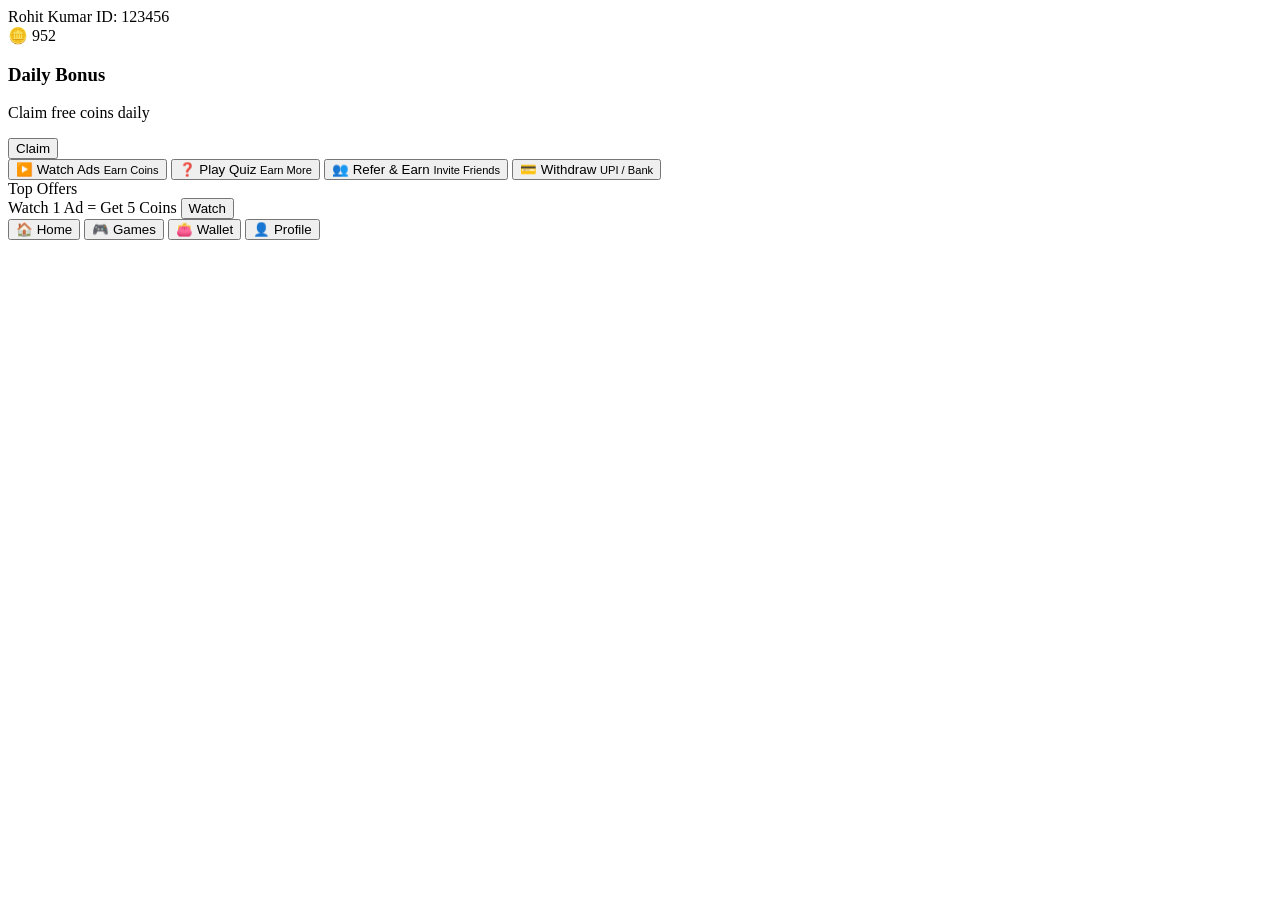
==== index.html @ 3ab1d6f8 "Create index.html" ====
<!DOCTYPE html>
<html lang="hi">
<head>
    <meta charset="UTF-8">
    <meta name="viewport" content="width=device-width, initial-scale=1.0">
    <title>SmartEarn App</title>
    <link rel="stylesheet" href="style.css">
</head>
<body>

    <div class="app-container">
        <!-- Header (Profile & Balance) -->
        <header class="app-header">
            <div class="user-info">
                <span class="username">Rohit Kumar</span>
                <span class="user-id">ID: 123456</span>
            </div>
            <div class="coin-badge">
                🪙 <span id="coinCount">952</span>
            </div>
        </header>

        <!-- Main Content -->
        <main class="content-area">
            
            <!-- Daily Bonus Card -->
            <div class="card bonus-card">
                <div>
                    <h3>Daily Bonus</h3>
                    <p>Claim free coins daily</p>
                </div>
                <button class="btn claim-btn" onclick="claimDailyBonus()">Claim</button>
            </div>

            <!-- Dashboard Grid Buttons -->
            <div class="grid-menu">
                <button class="grid-item" onclick="watchAd()">
                    <span class="icon">▶️</span>
                    <span>Watch Ads</span>
                    <small>Earn Coins</small>
                </button>

                <button class="grid-item" onclick="openQuiz()">
                    <span class="icon">❓</span>
                    <span>Play Quiz</span>
                    <small>Earn More</small>
                </button>

                <button class="grid-item" onclick="openReferral()">
                    <span class="icon">👥</span>
                    <span>Refer & Earn</span>
                    <small>Invite Friends</small>
                </button>

                <button class="grid-item" onclick="openWithdraw()">
                    <span class="icon">💳</span>
                    <span>Withdraw</span>
                    <small>UPI / Bank</small>
                </button>
            </div>

            <!-- Top Offers Section -->
            <div class="section-title">Top Offers</div>
            <div class="card offer-card">
                <span>Watch 1 Ad = Get 5 Coins</span>
                <button class="btn action-btn" onclick="watchAd()">Watch</button>
            </div>

        </main>

        <!-- Bottom Navigation Bar -->
        <nav class="bottom-nav">
            <button class="nav-item active">🏠 Home</button>
            <button class="nav-item" onclick="openQuiz()">🎮 Games</button>
            <button class="nav-item" onclick="openWithdraw()">👛 Wallet</button>
            <button class="nav-item" onclick="openProfile()">👤 Profile</button>
        </nav>
    </div>

    <!-- JavaScript File Link -->
    <script src="script.js"></script>
</body>
  </html>
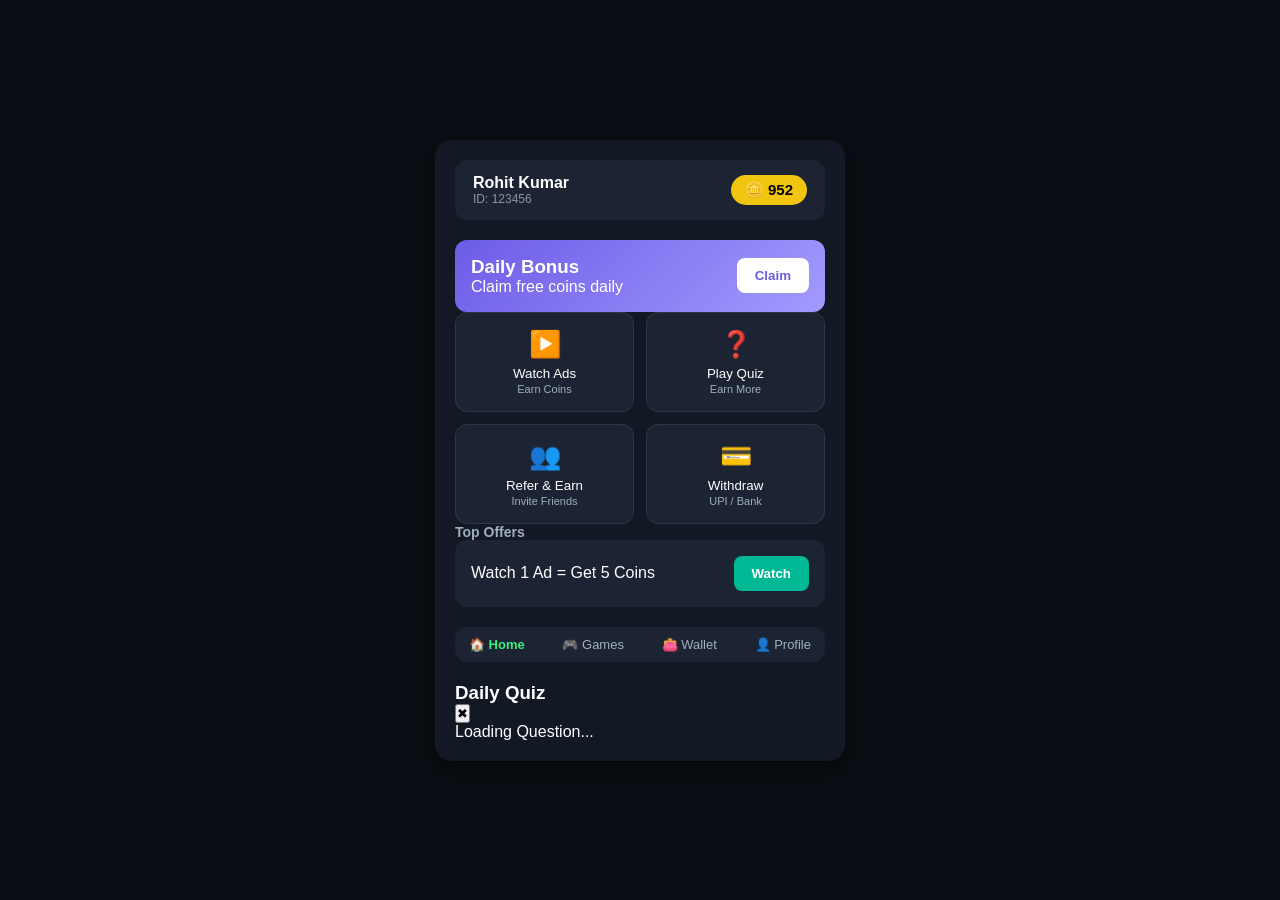
==== commit 8a5c519c: "Update index.html" ====
--- a/index.html
+++ b/index.html
@@ -75,10 +75,23 @@
             <button class="nav-item" onclick="openWithdraw()">👛 Wallet</button>
             <button class="nav-item" onclick="openProfile()">👤 Profile</button>
         </nav>
+
+        <!-- Quiz Popup Modal -->
+        <div id="quizModal" class="modal">
+            <div class="modal-content">
+                <div class="modal-header">
+                    <h3>Daily Quiz</h3>
+                    <button class="close-btn" onclick="closeQuiz()">✖</button>
+                </div>
+                <div class="quiz-body">
+                    <p class="quiz-question" id="quizQuestion">Loading Question...</p>
+                    <div class="quiz-options" id="quizOptions"></div>
+                </div>
+            </div>
+        </div>
     </div>
 
     <!-- JavaScript File Link -->
     <script src="script.js"></script>
 </body>
-  </html>
-
+</html>
--- a/style.css
+++ b/style.css
@@ -0,0 +1,152 @@
+* {
+    margin: 0;
+    padding: 0;
+    box-sizing: border-box;
+    font-family: 'Segoe UI', Tahoma, Geneva, Verdana, sans-serif;
+}
+
+body {
+    background-color: #0b0e14;
+    color: #ffffff;
+    display: flex;
+    justify-content: center;
+    align-items: center;
+    min-height: 100vh;
+}
+
+.app-container {
+    width: 100%;
+    max-width: 410px;
+    background: #121824;
+    border-radius: 16px;
+    padding: 20px;
+    box-shadow: 0 8px 24px rgba(0, 0, 0, 0.6);
+    display: flex;
+    flex-direction: column;
+    gap: 20px;
+}
+
+/* Header Styling */
+.app-header {
+    display: flex;
+    justify-content: space-between;
+    align-items: center;
+    background: #1c2433;
+    padding: 14px 18px;
+    border-radius: 12px;
+}
+
+.user-info {
+    display: flex;
+    flex-direction: column;
+}
+
+.username {
+    font-weight: bold;
+    font-size: 16px;
+}
+
+.user-id {
+    font-size: 12px;
+    color: #8b949e;
+}
+
+.coin-badge {
+    background: #f1c40f;
+    color: #000;
+    padding: 6px 14px;
+    border-radius: 20px;
+    font-weight: bold;
+    font-size: 15px;
+}
+
+/* Card Elements */
+.card {
+    background: #1c2433;
+    border-radius: 12px;
+    padding: 16px;
+    display: flex;
+    justify-content: space-between;
+    align-items: center;
+}
+
+.bonus-card {
+    background: linear-gradient(135deg, #6c5ce7, #a29bfe);
+}
+
+.btn {
+    border: none;
+    padding: 10px 18px;
+    border-radius: 8px;
+    font-weight: bold;
+    cursor: pointer;
+    transition: 0.2s;
+}
+
+.claim-btn {
+    background: #ffffff;
+    color: #6c5ce7;
+}
+
+.action-btn {
+    background: #00b894;
+    color: white;
+}
+
+/* Main Grid Menu */
+.grid-menu {
+    display: grid;
+    grid-template-columns: 1fr 1fr;
+    gap: 12px;
+}
+
+.grid-item {
+    background: #1c2433;
+    border: 1px solid #2d3748;
+    border-radius: 12px;
+    padding: 16px;
+    display: flex;
+    flex-direction: column;
+    align-items: center;
+    color: white;
+    cursor: pointer;
+}
+
+.grid-item .icon {
+    font-size: 26px;
+    margin-bottom: 6px;
+}
+
+.grid-item small {
+    color: #a0aec0;
+    font-size: 11px;
+    margin-top: 2px;
+}
+
+.section-title {
+    font-size: 14px;
+    color: #a0aec0;
+    font-weight: bold;
+}
+
+/* Bottom Nav Bar */
+.bottom-nav {
+    display: flex;
+    justify-content: space-between;
+    background: #1c2433;
+    padding: 10px 14px;
+    border-radius: 12px;
+}
+
+.nav-item {
+    background: transparent;
+    border: none;
+    color: #a0aec0;
+    font-size: 13px;
+    cursor: pointer;
+}
+
+.nav-item.active {
+    color: #38ef7d;
+    font-weight: bold;
+}
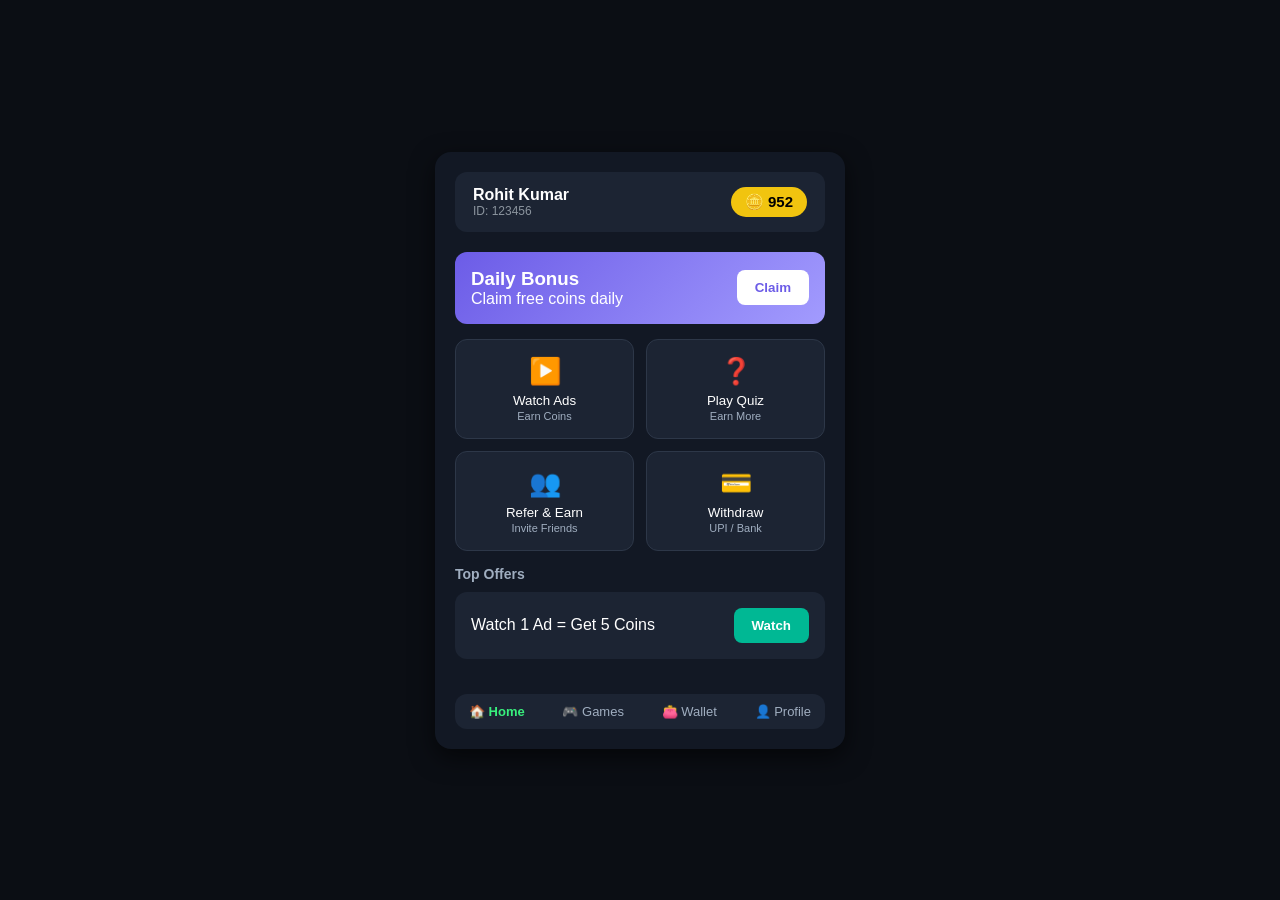
==== commit da393683: "Update index.html" ====
--- a/index.html
+++ b/index.html
@@ -75,23 +75,27 @@
             <button class="nav-item" onclick="openWithdraw()">👛 Wallet</button>
             <button class="nav-item" onclick="openProfile()">👤 Profile</button>
         </nav>
+    </div>
 
-        <!-- Quiz Popup Modal -->
-        <div id="quizModal" class="modal">
-            <div class="modal-content">
-                <div class="modal-header">
-                    <h3>Daily Quiz</h3>
-                    <button class="close-btn" onclick="closeQuiz()">✖</button>
-                </div>
-                <div class="quiz-body">
-                    <p class="quiz-question" id="quizQuestion">Loading Question...</p>
-                    <div class="quiz-options" id="quizOptions"></div>
-                </div>
+    <!-- Quiz Popup Modal -->
+    <div id="quizModal" class="modal">
+        <div class="modal-content">
+            <div class="modal-header">
+                <h3>Daily Quiz</h3>
+                <button class="close-btn" onclick="closeQuiz()">✖</button>
+            </div>
+            <div class="quiz-body">
+                <p class="quiz-question" id="quizQuestion">Loading Question...</p>
+                <div class="quiz-options" id="quizOptions"></div>
+                
+                <!-- Feedback & Next Question Button -->
+                <p id="quizResult" style="margin-top: 15px; font-size: 14px; text-align: center;"></p>
+                <button id="nextQuizBtn" class="btn action-btn" onclick="nextQuestion()" style="display: none; width: 100%; margin-top: 12px; background: #1f6feb;">Next Question ➔</button>
             </div>
         </div>
     </div>
 
     <!-- JavaScript File Link -->
-    <script src="script.js"></script>
+    <script src="script.js?v=3"></script>
 </body>
 </html>
--- a/style.css
+++ b/style.css
@@ -24,6 +24,7 @@
     display: flex;
     flex-direction: column;
     gap: 20px;
+    position: relative;
 }
 
 /* Header Styling */
@@ -68,6 +69,7 @@
     display: flex;
     justify-content: space-between;
     align-items: center;
+    margin-bottom: 15px;
 }
 
 .bonus-card {
@@ -98,6 +100,7 @@
     display: grid;
     grid-template-columns: 1fr 1fr;
     gap: 12px;
+    margin-bottom: 15px;
 }
 
 .grid-item {
@@ -127,6 +130,7 @@
     font-size: 14px;
     color: #a0aec0;
     font-weight: bold;
+    margin-bottom: 10px;
 }
 
 /* Bottom Nav Bar */
@@ -150,3 +154,66 @@
     color: #38ef7d;
     font-weight: bold;
 }
+
+/* Quiz Popup Overlay */
+.modal {
+    display: none;
+    position: fixed;
+    top: 0;
+    left: 0;
+    width: 100%;
+    height: 100%;
+    background: rgba(0, 0, 0, 0.7);
+    justify-content: center;
+    align-items: center;
+    z-index: 100;
+}
+
+.modal-content {
+    background: #161b22;
+    padding: 20px;
+    border-radius: 12px;
+    width: 85%;
+    max-width: 350px;
+    border: 1px solid #30363d;
+}
+
+.modal-header {
+    display: flex;
+    justify-content: space-between;
+    align-items: center;
+    margin-bottom: 15px;
+}
+
+.close-btn {
+    background: transparent;
+    border: none;
+    color: white;
+    font-size: 18px;
+    cursor: pointer;
+}
+
+.quiz-question {
+    font-size: 16px;
+    margin-bottom: 15px;
+}
+
+.quiz-options {
+    display: flex;
+    flex-direction: column;
+    gap: 10px;
+}
+
+.option-btn {
+    background: #21262d;
+    color: white;
+    border: 1px solid #30363d;
+    padding: 10px;
+    border-radius: 6px;
+    cursor: pointer;
+    text-align: left;
+}
+
+.option-btn:hover {
+    background: #1f6feb;
+}
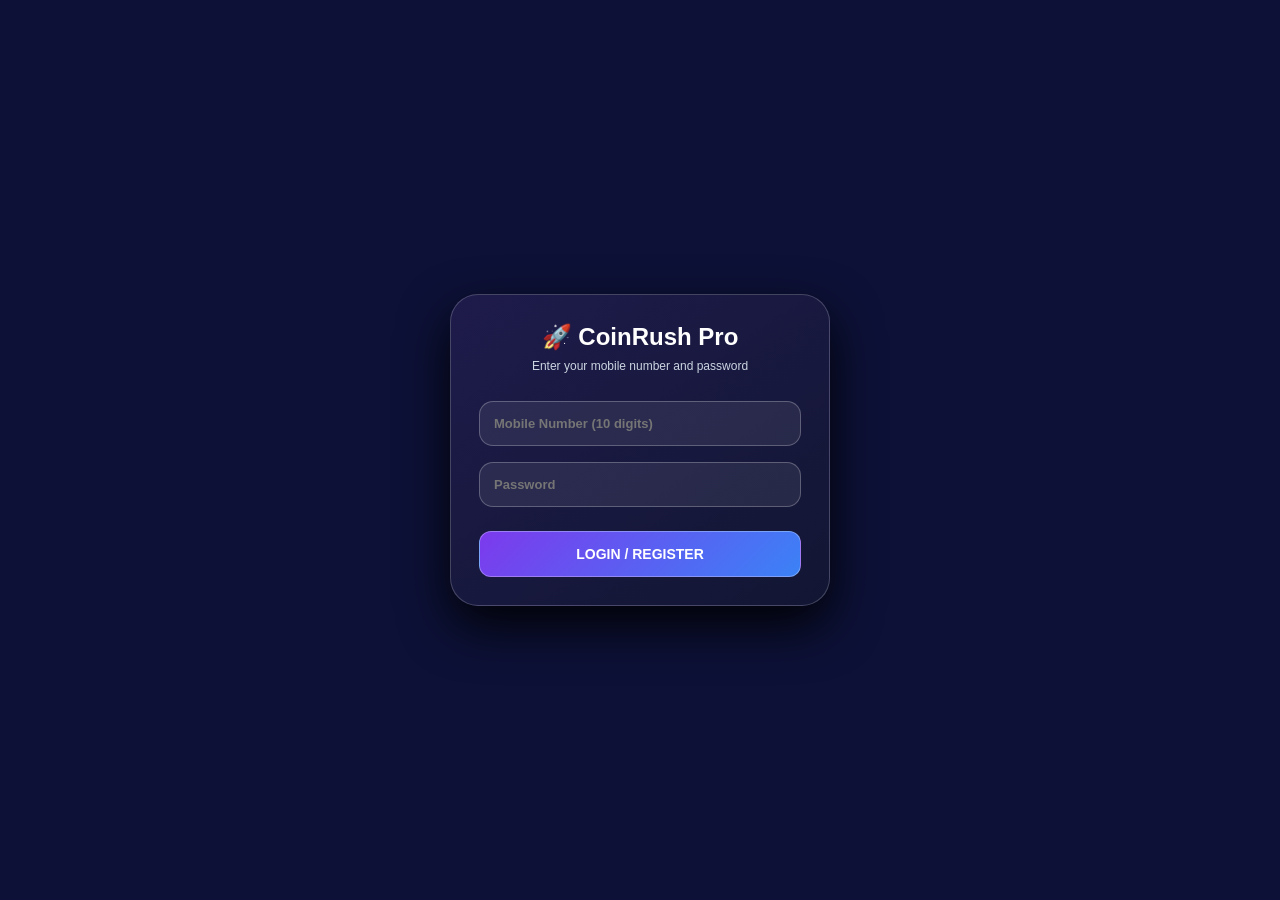
==== commit baa7e5d9: "Update index.html" ====
--- a/index.html
+++ b/index.html
@@ -1,101 +1,1017 @@
 <!DOCTYPE html>
-<html lang="hi">
+<html lang="en">
 <head>
-    <meta charset="UTF-8">
-    <meta name="viewport" content="width=device-width, initial-scale=1.0">
-    <title>SmartEarn App</title>
-    <link rel="stylesheet" href="style.css">
+<meta charset="UTF-8">
+<meta name="viewport" content="width=device-width,initial-scale=1.0">
+<title>CoinRush Pro - Free Edition</title>
+<style>
+*{box-sizing:border-box;margin:0;padding:0}
+body{font-family:'Segoe UI',Arial,sans-serif;background:#0d1137;color:#fff;min-height:100vh}
+button{border:0;cursor:pointer;font-weight:700}
+.app{max-width:480px;margin:auto;min-height:100vh;padding-bottom:100px;display:none}
+.app.show{display:block}
+
+/* HEADER WITH GLOWING PROFILE */
+header{display:flex;align-items:center;justify-content:space-between;padding:14px 18px;background:linear-gradient(90deg,#1e1b4b,#311060);border-bottom:1px solid rgba(255,255,255,0.12);position:sticky;top:0;backdrop-filter:blur(15px);z-index:10}
+.profile{display:flex;align-items:center;gap:10px;cursor:pointer}
+.avatar{width:42px;height:42px;border-radius:50%;display:grid;place-items:center;background:linear-gradient(135deg,#3b82f6,#8b5cf6,#ec4899);font-size:18px;box-shadow:0 0 20px rgba(139,92,246,0.8)}
+.name{font-weight:800;font-size:14px;letter-spacing:0.3px}.id{font-size:11px;color:#cbd5e1}
+.balance-pill{background:rgba(255,255,255,0.15);border:1px solid rgba(255,255,255,0.3);padding:6px 14px;border-radius:16px;font-size:14px;font-weight:900;display:flex;align-items:center;gap:6px;box-shadow:0 0 15px rgba(234,179,8,0.4)}
+
+/* HERO BALANCE CARD */
+.hero-card{margin:16px;padding:24px 20px;border-radius:28px;background:linear-gradient(135deg,#2e1065,#4c1d95,#6d28d9,#8b5cf6);box-shadow:0 15px 40px rgba(109,40,217,0.6),inset 0 1px 2px rgba(255,255,255,0.3);position:relative;overflow:hidden;border:1px solid rgba(255,255,255,0.2)}
+.hero-card::before{content:'';position:absolute;top:-50px;right:-50px;width:120px;height:120px;background:radial-gradient(circle,rgba(236,72,153,0.5) 0%,transparent 70%);border-radius:50%}
+.hero-title{font-size:11px;letter-spacing:1.5px;color:#d8b4fe;font-weight:800;text-transform:uppercase;margin-bottom:8px}
+.hero-balance-row{display:flex;align-items:center;justify-content:space-between}
+.hero-amount{font-size:32px;font-weight:900;display:flex;align-items:center;gap:10px;text-shadow:0 2px 12px rgba(0,0,0,0.4)}
+.hero-coins-icon{font-size:34px;filter:drop-shadow(0 0 10px rgba(234,179,8,0.8))}
+.hero-btns{display:grid;grid-template-columns:1fr;gap:12px;margin-top:20px}
+.hero-btn{background:rgba(255,255,255,0.18);border:1px solid rgba(255,255,255,0.35);padding:12px;border-radius:16px;color:#fff;font-size:13px;display:flex;align-items:center;justify-content:center;gap:8px;backdrop-filter:blur(8px);transition:0.2s;font-weight:700;box-shadow:0 4px 15px rgba(0,0,0,0.25)}
+.hero-btn:active{transform:scale(0.97)}
+
+/* BANNER AD CONTAINER */
+.banner-ad-container{margin:0 16px 14px;background:rgba(255,255,255,0.05);border:1px dashed rgba(255,255,255,0.2);border-radius:16px;padding:10px;text-align:center;font-size:11px;color:#aaa;}
+
+/* SECTION HEADER */
+.section-header{display:flex;justify-content:space-between;align-items:center;padding:8px 18px 12px;font-size:15px;font-weight:900;letter-spacing:0.5px}
+.section-header span{color:#c084fc;font-size:12px;cursor:pointer;font-weight:700}
+
+/* VIBRANT COLOR-GRADED CARDS */
+.grid{display:grid;grid-template-columns:1fr 1fr;gap:14px;padding:0 16px 14px}
+.card{border-radius:22px;padding:18px 16px;box-shadow:0 10px 30px rgba(0,0,0,0.4),inset 0 1px 1px rgba(255,255,255,0.25);display:flex;flex-direction:column;justify-content:space-between;position:relative;overflow:hidden;border:1px solid rgba(255,255,255,0.2);transition:0.3s}
+.card:active{transform:scale(0.97)}
+
+/* BRIGHT LIGHTING GRADIENTS */
+.card-blue{background:linear-gradient(145deg,#2563eb,#1d4ed8,#3b82f6);box-shadow:0 10px 30px rgba(37,99,235,0.5)}
+.card-purple{background:linear-gradient(145deg,#7c3aed,#6d28d9,#8b5cf6);box-shadow:0 10px 30px rgba(124,58,237,0.5)}
+.card-green{background:linear-gradient(145deg,#059669,#047857,#10b981);box-shadow:0 10px 30px rgba(5,150,105,0.5)}
+.card-orange{background:linear-gradient(145deg,#ea580c,#c2410c,#f97316);box-shadow:0 10px 30px rgba(234,88,12,0.5)}
+.card-full{background:linear-gradient(145deg,#4f46e5,#4338ca,#6366f1);margin:0 16px 14px}
+
+.card h3{margin:10px 0 4px;font-size:14px;font-weight:800;color:#fff}
+.card p{font-size:11px;color:#e2e8f0;line-height:1.35}
+.badge-tag{position:absolute;top:10px;right:10px;background:rgba(0,0,0,0.35);border:1px solid rgba(255,255,255,0.25);padding:3px 9px;border-radius:10px;font-size:9px;color:#fde047;font-weight:800;backdrop-filter:blur(4px)}
+.icon-box{width:46px;height:46px;border-radius:14px;background:rgba(255,255,255,0.2);display:grid;place-items:center;font-size:24px;box-shadow:0 4px 12px rgba(0,0,0,0.25)}
+.card-btn{width:100%;padding:10px;border-radius:12px;background:rgba(255,255,255,0.25);color:white;margin-top:14px;font-size:11px;font-weight:800;border:1px solid rgba(255,255,255,0.3);display:flex;align-items:center;justify-content:center;gap:6px;backdrop-filter:blur(5px);transition:0.2s}
+.card-btn:active{background:rgba(255,255,255,0.4)}
+
+/* STICKY BOTTOM WITHDRAW BUTTON */
+.withdraw-main{margin:10px 16px 20px;width:calc(100% - 32px);padding:16px;border-radius:20px;background:linear-gradient(135deg,#f59e0b,#ea580c,#dc2626);color:#fff;font-size:16px;font-weight:900;box-shadow:0 10px 35px rgba(245,158,11,0.6);letter-spacing:0.5px;text-align:center;border:1px solid rgba(255,255,255,0.35)}
+
+/* BOTTOM NAV BAR */
+.bottom-nav{position:fixed;bottom:0;left:50%;transform:translateX(-50%);width:min(480px,100%);background:rgba(18, 24, 61, 0.95);backdrop-filter:blur(20px);border-top:1px solid rgba(255,255,255,0.15);display:flex;justify-content:space-around;padding:12px 0 18px;z-index:25;box-shadow:0 -10px 30px rgba(0,0,0,0.6)}
+.nav-item{background:transparent;border:0;color:#94a3b8;display:flex;flex-direction:column;align-items:center;gap:4px;font-size:10px;cursor:pointer;font-weight:700;transition:0.2s}
+.nav-item.active{color:#c084fc;text-shadow:0 0 12px rgba(192,132,252,0.8)}
+.nav-item span:first-child{font-size:20px}
+
+/* ACCOUNT / PROFILE PAGE STYLES - PROFESSIONAL BACK BUTTON */
+.account-page{display:none;position:fixed;inset:0;background:#0d1137;z-index:35;overflow:auto;padding-bottom:90px}
+.account-page.show{display:block}
+.acc-header{background:linear-gradient(135deg,#1e1b4b,#311060,#4c1d95);padding:20px;border-bottom:1px solid rgba(255,255,255,0.15);position:relative;}
+
+/* UPDATED PROFESSIONAL BACK BUTTON DESIGN */
+.acc-top-bar{display:flex;align-items:center;justify-content:space-between;margin-bottom:16px;}
+.acc-back-btn{display:flex;align-items:center;gap:8px;background:rgba(255,255,255,0.1);border:1px solid rgba(255,255,255,0.2);color:#fff;padding:8px 14px;border-radius:30px;font-size:12px;font-weight:700;cursor:pointer;backdrop-filter:blur(8px);transition:0.2s;}
+.acc-back-btn:active{transform:scale(0.95);background:rgba(255,255,255,0.2);}
+
+.acc-user-row{display:flex;align-items:center;gap:14px;}
+.acc-avatar{width:64px;height:64px;border-radius:50%;background:linear-gradient(135deg,#3b82f6,#8b5cf6,#ec4899);display:grid;place-items:center;font-size:30px;box-shadow:0 0 25px rgba(139,92,246,0.8)}
+.acc-info h2{font-size:16px;font-weight:900;display:flex;align-items:center;gap:8px}
+.vip-badge{background:linear-gradient(135deg,#f59e0b,#d97706);color:#fff;font-size:10px;padding:2px 8px;border-radius:8px;font-weight:800}
+.acc-uid{font-size:12px;color:#cbd5e1;margin-top:4px;display:flex;align-items:center;gap:6px}
+.acc-login-time{font-size:11px;color:#94a3b8;margin-top:2px}
+
+/* ACC WALLET SECTION */
+.acc-wallet{margin:16px;padding:20px;border-radius:22px;background:linear-gradient(135deg,#2563eb,#1d4ed8,#3b82f6);box-shadow:0 10px 30px rgba(37,99,235,0.5);border:1px solid rgba(255,255,255,0.25)}
+.acc-wallet-top{display:flex;justify-content:space-between;align-items:center;margin-bottom:16px}
+.acc-wallet-grid{display:grid;grid-template-columns:repeat(2,1fr);gap:10px;text-align:center}
+.acc-wallet-item{background:rgba(255,255,255,0.15);padding:14px 8px;border-radius:14px;border:1px solid rgba(255,255,255,0.2);cursor:pointer}
+.acc-wallet-item span{font-size:20px;display:block;margin-bottom:4px}
+.acc-wallet-item p{font-size:10px;font-weight:800}
+
+/* ACC LIST MENU */
+.acc-menu-list{padding:0 16px;display:grid;gap:12px}
+.acc-menu-card{background:rgba(255,255,255,0.07);border:1px solid rgba(255,255,255,0.15);border-radius:18px;padding:16px;display:flex;justify-content:between;align-items:center;cursor:pointer}
+.acc-menu-card:active{background:rgba(255,255,255,0.12)}
+.acc-menu-grid{display:grid;grid-template-columns:1fr 1fr;gap:12px;padding:0 16px;margin-top:12px}
+
+/* LOGIN & ADMIN STYLING */
+.login-container{position:fixed;inset:0;background:#0d1137;display:flex;align-items:center;justify-content:center;z-index:100;padding:20px}
+.login-box{width:100%;max-width:380px;background:linear-gradient(145deg,#1e1b4b,#121633);border:1px solid rgba(255,255,255,0.2);border-radius:28px;padding:28px;box-shadow:0 20px 50px rgba(0,0,0,0.9)}
+.login-box h2{text-align:center;margin-bottom:8px;font-size:24px;font-weight:900}
+.login-box p{text-align:center;color:#cbd5e1;font-size:12px;margin-bottom:20px}
+
+.admin-panel{display:none;max-width:480px;margin:auto;min-height:100vh;padding:16px;background:#0d1137;z-index:150;position:fixed;inset:0;overflow:auto}
+.admin-panel.show{display:block}
+.admin-card{background:rgba(255,255,255,0.08);border:1px solid rgba(255,255,255,0.15);border-radius:16px;padding:16px;margin-top:12px;font-size:13px}
+
+/* TASK TIMELINE & OTHER MODALS */
+.modal{display:none;position:fixed;inset:0;background:rgba(0,0,0,0.85);z-index:40;align-items:center;justify-content:center;padding:16px;backdrop-filter:blur(10px)}
+.modal.show{display:flex}
+.box{width:100%;max-width:440px;background:linear-gradient(145deg,#1e1b4b,#0f1035);border:1px solid rgba(255,255,255,0.22);border-radius:28px;padding:24px;max-height:90vh;overflow:auto;box-shadow:0 25px 60px rgba(0,0,0,0.9)}
+.close{float:right;background:rgba(255,255,255,0.15);color:#fff;border-radius:50%;width:34px;height:34px;font-size:16px;display:grid;place-items:center;cursor:pointer}
+.box h2{text-align:center;margin:0 0 16px;font-size:18px;font-weight:900}
+
+.task-header-box{background:linear-gradient(135deg,#7c3aed,#4f46e5,#3b82f6);border-radius:22px;padding:20px;margin-bottom:18px;box-shadow:0 10px 25px rgba(79,70,229,0.5)}
+.task-stats-row{display:flex;align-items:center;justify-content:space-between;background:rgba(0,0,0,0.25);padding:14px;border-radius:16px;margin-top:12px}
+.circular-progress{position:relative;width:56px;height:56px;border-radius:50%;background:conic-gradient(#22c55e 75%, rgba(255,255,255,0.2) 0deg);display:grid;place-items:center;box-shadow:0 0 12px rgba(34,197,94,0.5)}
+.circular-inner{width:46px;height:46px;background:#1e1b4b;border-radius:50%;display:grid;place-items:center;font-size:11px;font-weight:900}
+.timeline{position:relative;padding-left:24px;margin-top:15px}
+.timeline::before{content:'';position:absolute;left:8px;top:6px;bottom:6px;width:2px;background:rgba(255,255,255,0.25)}
+.timeline-item{position:relative;margin-bottom:16px;background:rgba(255,255,255,0.07);border:1px solid rgba(255,255,255,0.12);padding:14px;border-radius:16px;display:flex;justify-content:space-between;align-items:center}
+.timeline-dot{position:absolute;left:-24px;top:50%;transform:translateY(-50%);width:18px;height:18px;background:#22c55e;border-radius:50%;display:grid;place-items:center;font-size:10px;color:#fff;border:2px solid #1e1b4b;box-shadow:0 0 8px rgba(34,197,94,0.7)}
+.timeline-dot.pending{background:#64748b}
+
+/* SPIN WHEEL */
+.wheel-wrap{position:relative;width:280px;height:280px;margin:15px auto;filter:drop-shadow(0 0 25px rgba(139,92,246,0.7))}
+#wheel{width:280px;height:280px;border-radius:50%;position:relative;transition:transform 4.5s cubic-bezier(0.15,0.85,0.12,1);border:10px solid #111;box-shadow:inset 0 0 15px rgba(0,0,0,0.8),0 0 25px rgba(255,255,255,0.3);background:conic-gradient(#ef4444 0deg 30deg,#3b82f6 30deg 60deg,#10b981 60deg 90deg,#a855f7 90deg 120deg,#f59e0b 120deg 150deg,#ef4444 150deg 180deg,#3b82f6 180deg 210deg,#10b981 210deg 240deg,#a855f7 240deg 270deg,#f59e0b 270deg 300deg,#ef4444 300deg 330deg,#22d3ee 330deg 360deg)}
+#wheel::after{content:'';position:absolute;top:50%;left:50%;transform:translate(-50%,-50%);width:42px;height:42px;background:radial-gradient(circle,#333 40%,#111 100%);border-radius:50%;border:3px solid #fff;box-shadow:0 0 10px rgba(0,0,0,0.9);z-index:4}
+#wheel span{position:absolute;left:50%;top:50%;width:65px;text-align:center;font-size:14px;font-weight:900;color:#fff;text-shadow:0 2px 3px rgba(0,0,0,0.9);transform-origin:0 0}
+.s1{transform:rotate(15deg) translateX(65px)}.s2{transform:rotate(45deg) translateX(65px)}.s3{transform:rotate(75deg) translateX(65px)}.s4{transform:rotate(105deg) translateX(65px)}.s5{transform:rotate(135deg) translateX(65px)}.s6{transform:rotate(165deg) translateX(65px)}.s7{transform:rotate(195deg) translateX(65px)}.s8{transform:rotate(225deg) translateX(65px)}.s9{transform:rotate(255deg) translateX(65px)}.s10{transform:rotate(285deg) translateX(65px)}.s11{transform:rotate(315deg) translateX(65px)}.s12{transform:rotate(345deg) translateX(65px)}
+.pointer{position:absolute;top:-16px;left:50%;transform:translateX(-50%);width:0;height:0;border-left:11px solid transparent;border-right:11px solid transparent;border-top:30px solid #facc15;z-index:6;filter:drop-shadow(0 3px 6px rgba(0,0,0,0.7))}
+
+.result{text-align:center;display:none;padding:12px;background:rgba(34,197,94,0.25);border:1px solid rgba(34,197,94,0.6);border-radius:14px;margin-top:12px;font-size:13px}.result.show{display:block}.result strong{font-size:20px}
+.lucky{height:150px;border-radius:20px;background:linear-gradient(135deg,#f59e0b,#ec4899,#7c3aed);display:grid;place-items:center;font-size:50px;box-shadow:0 10px 30px rgba(245,158,11,0.4)}
+.quiz-q{font-size:15px;font-weight:800;text-align:center;background:rgba(255,255,255,0.08);padding:16px;border-radius:16px;margin-bottom:14px;border:1px solid rgba(255,255,255,0.15)}
+.answers{display:grid;gap:10px}.answers button{padding:14px;border-radius:14px;background:rgba(255,255,255,0.1);color:#fff;text-align:left;font-size:13px;font-weight:700;border:1px solid rgba(255,255,255,0.15);transition:0.2s}
+.answers button:active{background:rgba(255,255,255,0.25)}
+
+.surveyPage{display:none;position:fixed;inset:0;background:#0d1137;z-index:40;overflow:auto}
+.surveyPage.show{display:block}.surveyInner{max-width:480px;margin:auto;padding-bottom:40px}
+.surveyHead{display:flex;align-items:center;gap:12px;padding:14px 18px;position:sticky;top:0;background:rgba(18,24,61,0.95);backdrop-filter:blur(15px);z-index:5;border-bottom:1px solid rgba(255,255,255,0.12)}
+.back{width:38px;height:38px;border-radius:12px;background:rgba(255,255,255,0.15);color:#fff;font-size:20px;display:grid;place-items:center}
+.surveyHead h2{font-size:16px}.surveyCount{text-align:center;color:#cbd5e1;padding:12px 16px;font-size:12px;font-weight:700}
+.survey{margin:10px 16px;padding:16px;background:rgba(255,255,255,0.07);border:1px solid rgba(255,255,255,0.15);border-radius:18px}
+.survey b{display:block;font-size:14px;margin-bottom:4px}.survey small{color:#cbd5e1;font-size:11px}
+input{width:100%;padding:14px;border-radius:14px;border:1px solid rgba(255,255,255,0.25);background:rgba(255,255,255,0.08);color:#fff;margin:8px 0;outline:none;font-size:13px;font-weight:600}
+.toast{position:fixed;top:15px;left:50%;transform:translate(-50%,-120px);background:#2e1065;border:1px solid rgba(255,255,255,0.35);padding:12px 20px;border-radius:16px;z-index:200;transition:.3s;box-shadow:0 15px 40px rgba(0,0,0,0.8);font-size:13px;font-weight:800;color:#fde047}
+.toast.show{transform:translate(-50%,0)}
+.confetti{position:fixed;z-index:199;top:-10px;font-size:22px;animation:fall 1.5s linear forwards;pointer-events:none}
+@keyframes fall{to{transform:translateY(105vh) rotate(720deg);opacity:0}}
+</style>
 </head>
 <body>
 
-    <div class="app-container">
-        <!-- Header (Profile & Balance) -->
-        <header class="app-header">
-            <div class="user-info">
-                <span class="username">Rohit Kumar</span>
-                <span class="user-id">ID: 123456</span>
-            </div>
-            <div class="coin-badge">
-                🪙 <span id="coinCount">952</span>
-            </div>
-        </header>
-
-        <!-- Main Content -->
-        <main class="content-area">
-            
-            <!-- Daily Bonus Card -->
-            <div class="card bonus-card">
-                <div>
-                    <h3>Daily Bonus</h3>
-                    <p>Claim free coins daily</p>
-                </div>
-                <button class="btn claim-btn" onclick="claimDailyBonus()">Claim</button>
-            </div>
-
-            <!-- Dashboard Grid Buttons -->
-            <div class="grid-menu">
-                <button class="grid-item" onclick="watchAd()">
-                    <span class="icon">▶️</span>
-                    <span>Watch Ads</span>
-                    <small>Earn Coins</small>
-                </button>
-
-                <button class="grid-item" onclick="openQuiz()">
-                    <span class="icon">❓</span>
-                    <span>Play Quiz</span>
-                    <small>Earn More</small>
-                </button>
-
-                <button class="grid-item" onclick="openReferral()">
-                    <span class="icon">👥</span>
-                    <span>Refer & Earn</span>
-                    <small>Invite Friends</small>
-                </button>
-
-                <button class="grid-item" onclick="openWithdraw()">
-                    <span class="icon">💳</span>
-                    <span>Withdraw</span>
-                    <small>UPI / Bank</small>
-                </button>
-            </div>
-
-            <!-- Top Offers Section -->
-            <div class="section-title">Top Offers</div>
-            <div class="card offer-card">
-                <span>Watch 1 Ad = Get 5 Coins</span>
-                <button class="btn action-btn" onclick="watchAd()">Watch</button>
-            </div>
-
-        </main>
-
-        <!-- Bottom Navigation Bar -->
-        <nav class="bottom-nav">
-            <button class="nav-item active">🏠 Home</button>
-            <button class="nav-item" onclick="openQuiz()">🎮 Games</button>
-            <button class="nav-item" onclick="openWithdraw()">👛 Wallet</button>
-            <button class="nav-item" onclick="openProfile()">👤 Profile</button>
-        </nav>
-    </div>
-
-    <!-- Quiz Popup Modal -->
-    <div id="quizModal" class="modal">
-        <div class="modal-content">
-            <div class="modal-header">
-                <h3>Daily Quiz</h3>
-                <button class="close-btn" onclick="closeQuiz()">✖</button>
-            </div>
-            <div class="quiz-body">
-                <p class="quiz-question" id="quizQuestion">Loading Question...</p>
-                <div class="quiz-options" id="quizOptions"></div>
-                
-                <!-- Feedback & Next Question Button -->
-                <p id="quizResult" style="margin-top: 15px; font-size: 14px; text-align: center;"></p>
-                <button id="nextQuizBtn" class="btn action-btn" onclick="nextQuestion()" style="display: none; width: 100%; margin-top: 12px; background: #1f6feb;">Next Question ➔</button>
-            </div>
-        </div>
-    </div>
-
-    <!-- JavaScript File Link -->
-    <script src="script.js?v=3"></script>
+<!-- LOGIN SCREEN -->
+<div class="login-container" id="loginContainer">
+<div class="login-box">
+<h2>🚀 CoinRush Pro</h2>
+<p>Enter your mobile number and password</p>
+<input id="loginNumber" type="tel" placeholder="Mobile Number (10 digits)" maxlength="10">
+<input id="loginPassword" type="password" placeholder="Password">
+<button class="card-btn" style="background:linear-gradient(135deg,#7c3aed,#3b82f6);padding:14px;font-size:14px;margin-top:16px;" onclick="handleLogin()">LOGIN / REGISTER</button>
+</div>
+</div>
+
+<!-- ADMIN PANEL -->
+<div class="admin-panel" id="adminPanel">
+<div style="display:flex;justify-content:space-between;align-items:center;margin-bottom:16px;">
+<h2>🛡️ Owner Admin Panel</h2>
+<button class="card-btn" style="width:auto;padding:8px 14px;background:#ef4444;" onclick="closeAdmin()">LOGOUT</button>
+</div>
+<p style="color:#aaa;margin-bottom:12px;font-size:12px">Withdrawal requests:</p>
+<div id="adminWithdrawList"></div>
+</div>
+
+<!-- MAIN APP (HOME TAB) -->
+<div class="app" id="mainApp">
+<header>
+<div class="profile" onclick="switchNav('account', document.querySelector('.bottom-nav button:last-child'))">
+<div class="avatar">👦🏽</div>
+<div><div class="name" id="userName">MEMBERNNGDX9M5</div><div class="id" id="userPhone">UID | 20925778</div></div>
+</div>
+<div class="balance-pill">🪙 <span id="topCoins">0</span></div>
+</header>
+
+<!-- HERO BALANCE CARD -->
+<section class="hero-card">
+<div class="hero-title">Total balance</div>
+<div class="hero-balance-row">
+<div class="hero-amount"><span class="hero-coins-icon">🪙</span> <span id="coins">0</span></div>
+</div>
+<div class="hero-btns">
+<button class="hero-btn" onclick="dailyBonus()" id="heroBonusBtn">🎁 Daily Bonus</button>
+</div>
+</section>
+
+<!-- BANNER AD SECTION -->
+<div class="banner-ad-container">
+  <span>Advertisement (Banner Ad)</span>
+  <div style="margin-top:4px; font-weight:bold; color:#fde047;">[ Ad Space Ready ]</div>
+</div>
+
+<div class="section-header">
+EARN NOW <span onclick="openTaskModal()">View Timeline & Tasks →</span>
+</div>
+
+<div class="grid">
+<div class="card card-blue">
+<div class="badge-tag">Earn 25 Coins</div>
+<div class="icon-box">📺</div>
+<h3>Watch Ads</h3>
+<p>Watch sponsor ads & earn coins instantly.</p>
+<button class="card-btn" onclick="watchAd()">EARN 25 ➔</button>
+</div>
+
+<div class="card card-purple">
+<div class="badge-tag">Up to 100 Coins</div>
+<div class="icon-box">🎡</div>
+<h3>Lucky Spin</h3>
+<p>Spin & win exciting rewards every day.</p>
+<button class="card-btn" onclick="openModal('wheelModal')">SPIN ➔</button>
+</div>
+
+<div class="card card-green">
+<div class="badge-tag">Earn 100 Coins</div>
+<div class="icon-box">📥</div>
+<h3>Download App</h3>
+<p>Earn high coins on downloading new apps.</p>
+<button class="card-btn" onclick="openDownloadTask()">EARN 100 ➔</button>
+</div>
+
+<div class="card card-orange">
+<div class="badge-tag">Earn 25 Coins</div>
+<div class="icon-box">🧠</div>
+<h3>Unlimited Quiz</h3>
+<p>Easy Math & GK questions challenge.</p>
+<button class="card-btn" onclick="startQuiz()">START ➔</button>
+</div>
+</div>
+
+<div class="card card-full card-blue" style="margin:0 16px 14px;">
+<div class="badge-tag">25 coins / survey</div>
+<div class="icon-box">📋</div>
+<h3>Survey Center</h3>
+<p>Complete daily surveys and boost your earnings rapidly.</p>
+<button class="card-btn" onclick="openSurveyPage()">OPEN SURVEY CENTER ➔</button>
+</div>
+
+<div class="grid">
+<div class="card card-purple">
+<div class="icon-box">🃏</div>
+<h3>Lucky Card</h3>
+<p>One lucky card every single day.</p>
+<button class="card-btn" onclick="openLucky()">PLAY ➔</button>
+</div>
+<div class="card card-orange">
+<div class="icon-box">👥</div>
+<h3>Invite Friends</h3>
+<p>Share via WhatsApp or Telegram.</p>
+<button class="card-btn" onclick="openModal('refModal')">INVITE ➔</button>
+</div>
+</div>
+
+<button class="withdraw-main" onclick="openWithdraw()">💰 WITHDRAW COINS NOW</button>
+</div>
+
+<!-- FULL ACCOUNT / PROFILE PAGE -->
+<div class="account-page" id="accountPage">
+<div class="acc-header">
+<!-- PROFESSIONAL BACK BUTTON DESIGN -->
+<div class="acc-top-bar">
+<button class="acc-back-btn" onclick="switchNav('home', document.querySelector('.bottom-nav button:first-child'))">
+<span>←</span> Back to Home
+</button>
+</div>
+<div class="acc-user-row">
+<div class="acc-avatar">👦🏽</div>
+<div class="acc-info">
+<h2><span id="accUsername">MEMBERNNGDX9M5</span> <span class="vip-badge" id="accVipBadge">VIP 1</span></h2>
+<div class="acc-uid">UID <span id="accUidVal">20925778</span> <span style="cursor:pointer" onclick="copyUid()">📋</span></div>
+<div class="acc-login-time" id="accLoginTime">Last login: 2026-09-15 11:13:35</div>
+</div>
+</div>
+</div>
+
+<!-- VIP LEVEL UPGRADE SECTION (FREE REWARD SYSTEM) -->
+<div style="margin:16px;padding:18px;border-radius:22px;background:linear-gradient(135deg,#7c3aed,#4f46e5);border:1px solid rgba(255,255,255,0.25);">
+<div style="display:flex;justify-content:space-between;align-items:center;margin-bottom:10px;">
+<div>
+<div style="font-size:12px;color:#e0e7ff;font-weight:800;" id="vipTitle">Current: VIP Level 1</div>
+<div style="font-size:16px;font-weight:900;margin-top:2px;" id="vipStatusMsg">Unlock free rewards!</div>
+</div>
+<button class="card-btn" style="width:auto;padding:10px 16px;background:linear-gradient(135deg,#f59e0b,#ea580c);" onclick="upgradeVIPLevel()">CLAIM VIP 🚀</button>
+</div>
+<div style="font-size:11px;color:#cbd5e1;" id="vipNextInfo">Next Level requires: 10,000 Coins (Reward: 500 Free Coins)</div>
+</div>
+
+<!-- ACC WALLET SECTION -->
+<div class="acc-wallet">
+<div class="acc-wallet-top">
+<div>
+<div style="font-size:11px;color:#cbd5e1;text-transform:uppercase;letter-spacing:1px;">Total balance</div>
+<div style="font-size:24px;font-weight:900;margin-top:4px;">🪙 <span id="accCoins">0</span> Coins</div>
+</div>
+</div>
+<div class="acc-wallet-grid">
+<div class="acc-wallet-item" onclick="openWithdraw()">
+<span>📤</span>
+<p>Withdraw</p>
+</div>
+<div class="acc-wallet-item" onclick="toast('VIP System Active - Free Rewards!')">
+<span>👑</span>
+<p>VIP</p>
+</div>
+</div>
+</div>
+
+<!-- ACC MENU LIST -->
+<div class="acc-menu-grid">
+<div class="acc-menu-card" onclick="openTaskModal()" style="display:flex;gap:12px;align-items:center;">
+<span style="font-size:24px;">📊</span>
+<div>
+<div style="font-size:13px;font-weight:800;">Game History</div>
+<div style="font-size:10px;color:#cbd5e1;">My game history</div>
+</div>
+</div>
+<div class="acc-menu-card" onclick="openHistory()" style="display:flex;gap:12px;align-items:center;">
+<span style="font-size:24px;">📜</span>
+<div>
+<div style="font-size:13px;font-weight:800;">Transaction</div>
+<div style="font-size:10px;color:#cbd5e1;">My transaction history</div>
+</div>
+</div>
+</div>
+
+<div class="acc-menu-grid">
+<div class="acc-menu-card" onclick="openHistory()" style="display:flex;gap:12px;align-items:center;grid-column: span 2;">
+<span style="font-size:24px;">💳</span>
+<div>
+<div style="font-size:13px;font-weight:800;">Withdraw History</div>
+<div style="font-size:10px;color:#cbd5e1;">My withdraw history</div>
+</div>
+</div>
+</div>
+
+<div class="acc-menu-list" style="margin-top:12px;">
+<div class="acc-menu-card" onclick="toast('No new notifications')" style="justify-content:space-between;">
+<div style="display:flex;gap:12px;align-items:center;"><span style="font-size:20px;">🔔</span> <span style="font-size:13px;font-weight:800;">Notification</span></div>
+<span>></span>
+</div>
+<div class="acc-menu-card" onclick="openTaskModal()" style="justify-content:space-between;">
+<div style="display:flex;gap:12px;align-items:center;"><span style="font-size:20px;">🎁</span> <span style="font-size:13px;font-weight:800;">Gifts & Rewards</span></div>
+<span>></span>
+</div>
+<div class="acc-menu-card" onclick="logout()" style="justify-content:space-between;background:rgba(239,68,68,0.15);border-color:rgba(239,68,68,0.3);">
+<div style="display:flex;gap:12px;align-items:center;"><span style="font-size:20px;">🚪</span> <span style="font-size:13px;font-weight:800;color:#ef4444;">Logout Account</span></div>
+<span>></span>
+</div>
+</div>
+</div>
+
+<!-- BOTTOM NAVIGATION BAR -->
+<nav class="bottom-nav">
+<button class="nav-item active" onclick="switchNav('home', this)"><span>🏠</span>Home</button>
+<button class="nav-item" onclick="switchNav('activity', this)"><span>🛍️</span>Activity</button>
+<button class="nav-item" onclick="openTaskModal()"><span>🎯</span>Get ₹500</button>
+<button class="nav-item" onclick="switchNav('promotion', this)"><span>🎁</span>Promotion</button>
+<button class="nav-item" onclick="switchNav('account', this)"><span>👤</span>Account</button>
+</nav>
+
+<!-- TASK PROGRESS & REWARDS MODAL -->
+<div class="modal" id="taskModal">
+<div class="box">
+<button class="close" onclick="closeModal('taskModal')">×</button>
+<h2>📊 Task Progress & Rewards</h2>
+<div class="task-header-box">
+<div style="font-size:16px;font-weight:900;margin-bottom:4px;">Richie Games - Play & Earn</div>
+<div style="font-size:11px;color:#e0e7ff;margin-bottom:12px;">Complete tasks below to unlock big coin rewards!</div>
+<div class="task-stats-row">
+<div>
+<div style="font-size:14px;font-weight:900;" id="modalCoinsEarned">1325 Coins earned</div>
+<div style="font-size:10px;color:#cbd5e1;" id="modalTaskStatus">Great job! You completed tasks!</div>
+</div>
+<div class="circular-progress">
+<div class="circular-inner"><span id="percentText">75%</span></div>
+</div>
+</div>
+</div>
+<div style="font-size:13px;font-weight:900;margin-bottom:6px;">🎁 Rewards Timeline</div>
+<div class="timeline" id="timelineList"></div>
+<button class="card-btn" style="background:linear-gradient(135deg,#7c3aed,#3b82f6);margin-top:16px;padding:12px;" onclick="closeModal('taskModal')">Continue →</button>
+</div>
+</div>
+
+<!-- WHEEL MODAL -->
+<div class="modal" id="wheelModal"><div class="box">
+<button class="close" onclick="closeModal('wheelModal')">×</button>
+<h2>🎡 Pro Lucky Spin</h2>
+<div class="wheel-wrap">
+<div class="pointer"></div>
+<div id="wheel">
+<span class="s1">10</span><span class="s2">15</span><span class="s3">20</span><span class="s4">10</span>
+<span class="s5">15</span><span class="s6">20</span><span class="s7">10</span><span class="s8">15</span>
+<span class="s9">20</span><span class="s10">15</span><span class="s11">10</span><span class="s12">100</span>
+</div>
+</div>
+<div class="result" id="spinResult"><strong id="spinWon"></strong><br>🎉 Congratulations!</div>
+<button class="card-btn" style="background:linear-gradient(135deg,#7c3aed,#3b82f6);padding:14px;margin-top:16px;" id="spinButton" onclick="spinWheel()">🎡 SPIN NOW</button>
+<p id="spinLeft" style="text-align:center;color:#aaa;margin-top:10px;font-size:12px"></p>
+</div></div>
+
+<div class="modal" id="luckyModal"><div class="box">
+<button class="close" onclick="closeModal('luckyModal')">×</button><h2>🃏 Lucky Card</h2>
+<div class="lucky" id="luckyCard">🎁</div>
+<button class="card-btn" style="background:linear-gradient(135deg,#7c3aed,#3b82f6);padding:14px;margin-top:16px;" id="luckyBtn" onclick="chooseLucky()">REVEAL CARD</button>
+<p id="luckyResult" style="text-align:center;margin-top:12px;font-size:12px"></p>
+</div></div>
+
+<div class="modal" id="quizModal"><div class="box">
+<button class="close" onclick="closeModal('quizModal')">×</button><h2>🧠 Quiz Challenge</h2>
+<p id="quizType" style="text-align:center;color:#aaa;font-size:12px;margin-bottom:8px"></p>
+<div class="quiz-q" id="quizQuestion"></div>
+<div class="answers" id="answers"></div>
+<p id="quizResult" style="text-align:center;margin-top:12px;font-weight:900;font-size:13px"></p>
+</div></div>
+
+<div class="modal" id="withdrawModal"><div class="box">
+<button class="close" onclick="closeModal('withdrawModal')">×</button><h2>💰 Withdrawal</h2>
+<p style="color:#aaa;text-align:center;font-size:12px;margin-bottom:12px">Min 4,000 • Max 20,000 coins/day</p>
+<input id="withdrawCoins" type="number" placeholder="Enter coins">
+<input id="upi" type="text" placeholder="Enter UPI ID (e.g. ybl@okhdfc)">
+<button class="card-btn" style="background:linear-gradient(135deg,#f59e0b,#ef4444);padding:14px;margin-top:16px;" onclick="submitWithdraw()">REQUEST & SEND WHATSAPP</button>
+</div></div>
+
+<div class="modal" id="historyModal"><div class="box">
+<button class="close" onclick="closeModal('historyModal')">×</button><h2>📜 Withdrawal History</h2>
+<div id="historyList"></div>
+</div></div>
+
+<div class="modal" id="refModal"><div class="box">
+<button class="close" onclick="closeModal('refModal')">×</button><h2>👥 Invite & Share</h2>
+<p style="color:#aaa;text-align:center;margin-bottom:12px;font-size:12px">Share your referral link with friends!</p>
+<input id="refLink" value="https://play.google.com/store/apps/details?id=com.coinrush.reward" readonly>
+<button class="card-btn" style="background:#25D366;margin-bottom:10px;padding:12px;" onclick="shareWhatsApp()">📱 SHARE ON WHATSAPP</button>
+<button class="card-btn" style="background:#0088cc;padding:12px;" onclick="shareTelegram()">✈️ SHARE ON TELEGRAM</button>
+</div></div>
+
+<div class="surveyPage" id="surveyPage">
+<div class="surveyInner">
+<div class="surveyHead">
+<button class="back" onclick="closeSurveyPage()">‹</button>
+<h2>📋 Survey Center (25 Coins Each)</h2>
+</div>
+<div class="surveyCount" id="surveyCount"></div>
+<div id="surveyList"></div>
+</div>
+</div>
+
+<div class="toast" id="toast"></div>
+
+<script>
+let coins=Number(localStorage.getItem("coins")||0);
+let vipLevel=Number(localStorage.getItem("vipLevel")||1);
+let spinning=false;
+let quizIndex=0;
+let wheelRotation=Number(localStorage.getItem("wheelRotation")||0);
+
+const vipTiers = {
+    1: { cost: 0, reward: 0, title: "VIP Level 1" },
+    2: { cost: 10000, reward: 500, title: "VIP Level 2" },
+    3: { cost: 25000, reward: 2000, title: "VIP Level 3" },
+    4: { cost: 50000, reward: 10000, title: "VIP Level 4" }
+};
+
+const today=()=>new Date().toISOString().slice(0,10);
+
+window.onload = function() {
+let isAdmin = localStorage.getItem("isAdminSession");
+if(isAdmin === "true") {
+document.getElementById("loginContainer").style.display = "none";
+openAdminPanel();
+return;
+}
+let savedUser = localStorage.getItem("userPhone");
+if(savedUser) {
+document.getElementById("loginContainer").style.display = "none";
+document.getElementById("mainApp").classList.add("show");
+document.getElementById("userPhone").textContent = "UID | " + (20925778 + Number(savedUser.slice(-4)));
+document.getElementById("accUidVal").textContent = document.getElementById("userPhone").textContent.replace("UID | ", "");
+document.getElementById("accLoginTime").textContent = "Last login: " + new Date().toISOString().replace('T', ' ').slice(0, 19);
+}
+updateVipUI();
+};
+
+function handleLogin() {
+let number = document.getElementById("loginNumber").value.trim();
+let password = document.getElementById("loginPassword").value.trim();
+
+if(password === "admin999") {
+localStorage.setItem("isAdminSession", "true");
+document.getElementById("loginContainer").style.display = "none";
+openAdminPanel();
+toast("Welcome Admin!");
+return;
+}
+if(number.length !== 10 || isNaN(number)) {
+toast("Enter valid 10-digit mobile number");
+return;
+}
+if(password.length < 4) {
+toast("Password must be 4+ characters");
+return;
+}
+localStorage.setItem("userPhone", number);
+document.getElementById("loginContainer").style.display = "none";
+document.getElementById("mainApp").classList.add("show");
+document.getElementById("userPhone").textContent = "UID | " + (20925778 + Number(number.slice(-4)));
+document.getElementById("accUidVal").textContent = document.getElementById("userPhone").textContent.replace("UID | ", "");
+toast("Login Successful!");
+updateVipUI();
+}
+
+function openAdminPanel() {
+document.getElementById("adminPanel").classList.add("show");
+renderAdminRequests();
+}
+
+function closeAdmin() {
+localStorage.removeItem("isAdminSession");
+location.reload();
+}
+
+function renderAdminRequests() {
+let arr = JSON.parse(localStorage.getItem("withdrawals") || "[]");
+let box = document.getElementById("adminWithdrawList");
+if(!arr.length) {
+box.innerHTML = "<p style='text-align:center;color:#aaa;font-size:12px'>No pending requests.</p>";
+return;
+}
+box.innerHTML = arr.map((x, i) => `
+<div class="admin-card">
+<p><b>UPI:</b> ${x.upi}</p>
+<p><b>Amount:</b> ${x.amount} Coins</p>
+<p><b>Date:</b> ${x.date}</p>
+<p><b>Status:</b> <span style="color:${x.status.includes('Paid')?'#22c55e':'#f59e0b'}">${x.status}</span></p>
+<button class="card-btn" style="background:#22c55e;margin-top:8px;padding:8px;" onclick="approveWithdraw(${i})">APPROVE / PAID ✓</button>
+</div>
+`).join("");
+}
+
+function approveWithdraw(index) {
+let arr = JSON.parse(localStorage.getItem("withdrawals") || "[]");
+arr[index].status = "Paid ✓";
+localStorage.setItem("withdrawals", JSON.stringify(arr));
+renderAdminRequests();
+toast("Approved!");
+}
+
+function logout() {
+localStorage.removeItem("userPhone");
+location.reload();
+}
+
+function save(){
+localStorage.setItem("coins",coins);
+localStorage.setItem("vipLevel",vipLevel);
+document.getElementById("coins").textContent=coins;
+document.getElementById("topCoins").textContent=coins;
+document.getElementById("accCoins").textContent=coins;
+updateVipUI();
+}
+
+function updateVipUI() {
+let currentVip = vipTiers[vipLevel] || vipTiers[4];
+document.getElementById("accVipBadge").textContent = "VIP " + vipLevel;
+document.getElementById("vipTitle").textContent = "Current: " + currentVip.title;
+
+let nextLevel = vipLevel + 1;
+if(vipTiers[nextLevel]) {
+let req = vipTiers[nextLevel].cost;
+let rew = vipTiers[nextLevel].reward;
+document.getElementById("vipNextInfo").textContent = `Next Level requires ${req.toLocaleString()} Coins (Free Reward: ${rew} Coins)`;
+document.getElementById("vipStatusMsg").textContent = coins >= req ? "Ready to Claim Free Reward! 🚀" : "Earn more coins to unlock next level!";
+} else {
+document.getElementById("vipNextInfo").textContent = "Maximum VIP Tier Achieved! 👑";
+document.getElementById("vipStatusMsg").textContent = "You are an Elite User!";
+}
+}
+
+function upgradeVIPLevel() {
+let nextLevel = vipLevel + 1;
+if(!vipTiers[nextLevel]) {
+toast("Aap pehle se hi maximum VIP level par hain!");
+return;
+}
+let requiredCoins = vipTiers[nextLevel].cost;
+if(coins >= requiredCoins) {
+vipLevel = nextLevel;
+let freeReward = vipTiers[nextLevel].reward;
+coins += freeReward; 
+save();
+celebrate();
+toast(`Badhai ho! VIP ${vipLevel} unlock hua + ${freeReward} Coins free mile!`);
+} else {
+toast(`Agle level ke liye ${requiredCoins} coins balance me hone chahiye!`);
+}
+}
+
+function toast(t){
+let x=document.getElementById("toast");
+x.textContent=t;x.classList.add("show");
+setTimeout(()=>x.classList.remove("show"),2000);
+}
+
+function openModal(id){document.getElementById(id).classList.add("show")}
+function closeModal(id){document.getElementById(id).classList.remove("show")}
+
+function switchNav(tab, el) {
+document.querySelectorAll('.nav-item').forEach(b => b.classList.remove('active'));
+if(el) el.classList.add('active');
+
+let main = document.getElementById("mainApp");
+let acc = document.getElementById("accountPage");
+
+if(tab === 'account') {
+main.style.display = "none";
+acc.classList.add("show");
+save();
+} else {
+acc.classList.remove("show");
+main.style.display = "block";
+}
+}
+
+function copyUid() {
+let uid = document.getElementById("accUidVal").textContent;
+navigator.clipboard.writeText(uid);
+toast("UID Copied to clipboard!");
+}
+
+function openTaskModal() {
+openModal('taskModal');
+renderTimeline();
+}
+
+function renderTimeline() {
+let completedTasks = Number(localStorage.getItem("completedTasksCount") || 3);
+let totalCoinsEarned = coins > 1325 ? coins : 1325;
+document.getElementById("modalCoinsEarned").textContent = totalCoinsEarned + " Coins earned";
+document.getElementById("modalTaskStatus").textContent = `Great job! You completed ${completedTasks} / 6 tasks!`;
+
+let timelineData = [
+{title: "Install 1 game", reward: "+100 Coins", done: true},
+{title: "Install 2 games", reward: "+100 Coins", done: true},
+{title: "Earn 100k coins", reward: "+375 Coins", done: true},
+{title: "Complete 5 Daily Surveys", reward: "+250 Coins", done: completedTasks >= 4},
+{title: "Refer 3 Friends", reward: "+500 Coins", done: completedTasks >= 5}
+];
+
+let html = "";
+timelineData.forEach((item, idx) => {
+html += `
+<div class="timeline-item">
+<div class="timeline-dot ${item.done ? '' : 'pending'}">${item.done ? '✓' : idx+1}</div>
+<div>
+<div style="font-size:13px;font-weight:800;">${item.title}</div>
+<div style="font-size:11px;color:#cbd5e1;">Status: ${item.done ? '<span style="color:#22c55e">Completed ✓</span>' : '<span style="color:#f59e0b">Pending</span>'}</div>
+</div>
+<div style="font-size:12px;font-weight:900;color:#fde047;">${item.reward}</div>
+</div>
+`;
+});
+document.getElementById("timelineList").innerHTML = html;
+}
+
+function addCoins(n){
+coins+=n;save();toast("🪙 +"+n+" Coins added!");
+}
+
+function celebrate(){
+for(let i=0;i<25;i++){
+let e=document.createElement("div");
+e.className="confetti";
+e.textContent=["🎉","✨","🪙","🎊"][Math.floor(Math.random()*4)];
+e.style.left=Math.random()*100+"vw";
+e.style.animationDelay=Math.random()*0.3+"s";
+document.body.appendChild(e);
+setTimeout(()=>e.remove(),1500);
+}
+}
+
+function dailyBonus(){
+if(localStorage.getItem("lastBonus")===today()){
+toast("🎁 Already claimed today");return;
+}
+localStorage.setItem("lastBonus",today());
+addCoins(100);celebrate();updateBonus();
+}
+
+function updateBonus(){
+let b=document.getElementById("heroBonusBtn");
+if(localStorage.getItem("lastBonus")===today()){
+b.textContent="CLAIMED ✓";b.disabled=true;
+}
+}
+
+const adNetworks = [
+"https://www.monetag.com",
+"https://www.adsterra.com",
+"https://cpx-research.com",
+"https://bitlabs.ai",
+"https://www.pollfish.com"
+];
+
+function watchAd(){
+let adIndex = Number(localStorage.getItem("nextAdIndex") || 0);
+let targetAdUrl = adNetworks[adIndex % adNetworks.length];
+localStorage.setItem("nextAdIndex", adIndex + 1);
+window.open(targetAdUrl, "_blank");
+setTimeout(() => {
+addCoins(25);
+toast("📺 +25 Coins added!");
+celebrate();
+}, 1000);
+}
+
+const playStoreApps = [
+"https://play.google.com/store/apps/details?id=com.whatsapp",
+"https://play.google.com/store/apps/details?id=com.instagram.android",
+"https://play.google.com/store/apps/details?id=in.mohalla.sharechat",
+"https://play.google.com/store/apps/details?id=com.josh.droid",
+"https://play.google.com/store/apps/details?id=com.truecaller"
+];
+
+function openDownloadTask() {
+let appIndex = Number(localStorage.getItem("nextAppIndex") || 0);
+let targetUrl = playStoreApps[appIndex % playStoreApps.length];
+localStorage.setItem("nextAppIndex", appIndex + 1);
+window.open(targetUrl, "_blank");
+setTimeout(() => {
+addCoins(100);
+celebrate();
+toast("🎉 +100 Coins credited!");
+}, 1200);
+}
+
+function shareWhatsApp(){
+let link = document.getElementById("refLink").value;
+let msg = encodeURIComponent("🔥 Best earning app! Join now: " + link);
+window.open("https://api.whatsapp.com/send?text=" + msg, "_blank");
+navigator.clipboard.writeText(link);
+toast("Link copied & WhatsApp opened!");
+}
+
+function shareTelegram(){
+let link = document.getElementById("refLink").value;
+let text = encodeURIComponent("🔥 Best earning app! Join now: " + link);
+window.open("https://t.me/share/url?url=" + encodeURIComponent(link) + "&text=" + text, "_blank");
+navigator.clipboard.writeText(link);
+toast("Link copied & Telegram opened!");
+}
+
+function resetSpin(){
+if(localStorage.getItem("spinDate")!==today()){
+localStorage.setItem("spinDate",today());
+localStorage.setItem("spinCount","0");
+}
+}
+
+function spinWheel(){
+resetSpin();
+let count=Number(localStorage.getItem("spinCount")||0);
+if(count>=5){toast("🔒 5 spins completed today");return;}
+if(spinning)return;
+spinning=true;
+
+let button=document.getElementById("spinButton");
+let wheel=document.getElementById("wheel");
+let result=document.getElementById("spinResult");
+
+button.disabled=true;
+result.classList.remove("show");
+
+let randChance = Math.random();
+let reward = 10;
+let targetSegmentIndex = 0;
+
+if(randChance < 0.01) {
+reward = 100;
+targetSegmentIndex = 11;
+} else {
+let smallOptions = [
+{val:10, idx:0}, {val:15, idx:1}, {val:20, idx:2},
+{val:10, idx:3}, {val:15, idx:4}, {val:20, idx:5},
+{val:10, idx:6}, {val:15, idx:7}, {val:20, idx:8},
+{val:15, idx:9}, {val:10, idx:10}
+];
+let chosen = smallOptions[Math.floor(Math.random() * smallOptions.length)];
+reward = chosen.val;
+targetSegmentIndex = chosen.idx;
+}
+
+let extraSpins = 6 + Math.floor(Math.random()*3);
+let sliceAngle = targetSegmentIndex * 30 + 15;
+wheelRotation += extraSpins * 360 + (360 - sliceAngle);
+
+localStorage.setItem("wheelRotation", wheelRotation);
+wheel.style.transform = "rotate(" + wheelRotation + "deg)";
+
+count++;
+localStorage.setItem("spinCount", count);
+updateSpinText();
+
+setTimeout(()=>{
+coins += reward;
+save();
+document.getElementById("spinWon").textContent = "You won " + reward + " Coins!";
+result.classList.add("show");
+celebrate();
+spinning = false;
+button.disabled = false;
+updateSpinText();
+}, 4500);
+}
+
+function updateSpinText(){
+resetSpin();
+let c=Number(localStorage.getItem("spinCount")||0);
+document.getElementById("spinLeft").textContent=(5-c)+" spins left today";
+let b=document.getElementById("spinButton");
+if(c>=5){b.textContent="🔒 COMPLETED";b.disabled=true;}
+else{b.textContent="🎡 SPIN NOW • "+(5-c)+" LEFT";}
+}
+
+function openLucky(){
+openModal("luckyModal");
+let used=localStorage.getItem("luckyDate")===today();
+document.getElementById("luckyBtn").disabled=used;
+document.getElementById("luckyBtn").textContent=used?"USED TODAY":"REVEAL CARD";
+document.getElementById("luckyResult").textContent=used?"Come back tomorrow!":"Pick your lucky reward 🎁";
+}
+
+function chooseLucky(){
+if(localStorage.getItem("luckyDate")===today())return;
+localStorage.setItem("luckyDate",today());
+let rewards=[30,50,75,100];
+let reward=rewards[Math.floor(Math.random()*rewards.length)];
+document.getElementById("luckyCard").textContent="🪙 "+reward;
+document.getElementById("luckyResult").textContent="🎉 Won "+reward+" Coins!";
+document.getElementById("luckyBtn").textContent="USED TODAY";
+document.getElementById("luckyBtn").disabled=true;
+addCoins(reward);
+celebrate();
+}
+
+const math=[
+["What is 12 + 15?",["25","27","30","22"],1],
+["What is 5 × 8?",["35","40","45","50"],1],
+["If x - 5 = 10, x = ?",["5","10","15","20"],2],
+["What is 50% of 100?",["25","50","75","100"],1],
+["What is 81 ÷ 9?",["7","8","9","10"],2]
+];
+
+const gk=[
+["Which is national animal of India?",["Lion","Tiger","Elephant","Horse"],1],
+["Days in a leap year?",["365","366","364","367"],1],
+["Largest continent?",["Africa","Asia","Europe","Australia"],1],
+["Color of clear sky?",["Green","Red","Blue","Yellow"],2],
+["Gas humans need to breathe?",["Carbon Dioxide","Nitrogen","Oxygen","Hydrogen"],2]
+];
+
+function startQuiz(){
+quizIndex=0;
+openModal("quizModal");
+nextQuestion();
+}
+
+function nextQuestion(){
+let isMath=quizIndex%2===0;
+let qList=isMath?math:gk;
+let q=qList[Math.floor(quizIndex/2)%qList.length];
+
+document.getElementById("quizType").textContent=isMath?"MATH (Class 5-10)":"GK (Class 5-10)";
+document.getElementById("quizQuestion").textContent=q[0];
+document.getElementById("quizResult").textContent="";
+
+let box=document.getElementById("answers");
+box.innerHTML="";
+q[1].forEach((a,i)=>{
+let b=document.createElement("button");
+b.textContent=a;
+b.onclick=()=>answer(i,q[2]);
+box.appendChild(b);
+});
+}
+
+function answer(i,correct){
+let result=document.getElementById("quizResult");
+if(i===correct){
+result.textContent="🎉 Correct! +25 Coins";
+result.style.color="#4ade80";
+addCoins(25);
+celebrate();
+}else{
+result.textContent="❌ Wrong answer!";
+result.style.color="#fb7185";
+}
+setTimeout(()=>{
+quizIndex++;
+nextQuestion();
+}, 1000);
+}
+
+const surveys=[
+["Cint Consumer Survey", "https://www.cint.com"],
+["Pollfish Market Opinion", "https://www.pollfish.com"],
+["Toluna Influencers Panel", "https://www.toluna.com"],
+["CPX Research Survey", "https://cpx-research.com"],
+["BitLabs Market Research", "https://bitlabs.ai"],
+["TheoremReach Opinion", "https://www.theoremreach.com"],
+["Yuno Surveys & Polls", "https://www.yuno.so"],
+["InBrain AI Insights", "https://inbrain.ai"],
+["YouGov Public Opinion", "https://today.yougov.com"],
+["Ipsos iSay Panel", "https://www.ipsosisay.com"]
+];
+
+function surveyReset(){
+if(localStorage.getItem("surveyDate")!==today()){
+localStorage.setItem("surveyDate",today());
+localStorage.setItem("surveyDone","0");
+}
+}
+
+function openSurveyPage(){
+surveyReset();
+document.getElementById("surveyPage").classList.add("show");
+renderSurveys();
+}
+
+function closeSurveyPage(){
+document.getElementById("surveyPage").classList.remove("show");
+}
+
+function renderSurveys(){
+surveyReset();
+let done=Number(localStorage.getItem("surveyDone")||0);
+document.getElementById("surveyCount").textContent=done+" / 20 surveys completed today";
+let list=document.getElementById("surveyList");
+list.innerHTML="";
+if(done>=20){
+list.innerHTML="<div class='survey'><b>🔒 Daily Limit Reached</b><small>Come back tomorrow!</small></div>";
+return;
+}
+surveys.forEach((s,i)=>{
+if(i>=10)return;
+let d=document.createElement("div");
+d.className="survey";
+d.innerHTML=`<b>📋 ${s[0]}</b><small>Reward: 25 Coins</small><button class='card-btn' style='background:linear-gradient(135deg,#7c3aed,#3b82f6);margin-top:10px;padding:10px;' onclick='startRealSurvey("${s[1]}", 25)'>START SURVEY (+25) ➔</button>`;
+list.appendChild(d);
+});
+}
+
+function startRealSurvey(url){
+surveyReset();
+let done=Number(localStorage.getItem("surveyDone")||0);
+if(done>=20) return;
+window.open(url, "_blank");
+done++;
+localStorage.setItem("surveyDone", done);
+addCoins(25);
+toast("📋 Survey opened! +25 Coins.");
+celebrate();
+renderSurveys();
+}
+
+function openWithdraw(){ openModal("withdrawModal"); }
+
+function submitWithdraw(){
+let amount=Number(document.getElementById("withdrawCoins").value);
+let upi=document.getElementById("upi").value.trim();
+let userPhone=localStorage.getItem("userPhone")||"Unknown";
+
+if(amount<4000){toast("Minimum withdrawal is 4,000 coins");return;}
+if(amount>20000){toast("Maximum daily limit is 20,000");return;}
+if(amount>coins){toast("Insufficient coins");return;}
+if(!upi||!upi.includes("@")){toast("Enter valid UPI ID");return;}
+
+coins-=amount;
+save();
+
+let msg = `🚨 *New Withdrawal Request* 🚨%0A📱 User: +91 ${userPhone}%0A💰 Amount: ${amount} Coins%0A💳 UPI: ${upi}%0A📅 Date: ${today()}`;
+window.open(`https://wa.me/919339823790?text=${msg}`, "_blank");
+
+let arr=JSON.parse(localStorage.getItem("withdrawals")||"[]");
+arr.unshift({amount:amount, upi:upi, date:today(), status:"Pending ⏳"});
+localStorage.setItem("withdrawals",JSON.stringify(arr));
+
+closeModal("withdrawModal");
+toast("✅ Request submitted & WhatsApp opened!");
+}
+
+function openHistory(){
+openModal("historyModal");
+let arr=JSON.parse(localStorage.getItem("withdrawals")||"[]");
+let box=document.getElementById("historyList");
+if(!arr.length){box.innerHTML="<p style='text-align:center;color:#aaa;font-size:12px'>No history yet.</p>";return;}
+box.innerHTML=arr.map(x=>"<div style='margin-bottom:10px;padding-bottom:8px;border-bottom:1px solid rgba(255,255,255,0.08)'>💰 <b>"+x.amount+" Coins</b><br>UPI: "+x.upi+"<br>📅 "+x.date+"<br>Status: "+x.status+"</div>").join("");
+}
+
+save();
+updateBonus();
+updateSpinText();
+document.getElementById("wheel").style.transform="rotate("+(wheelRotation%360)+"deg)";
+</script>
+
 </body>
 </html>
